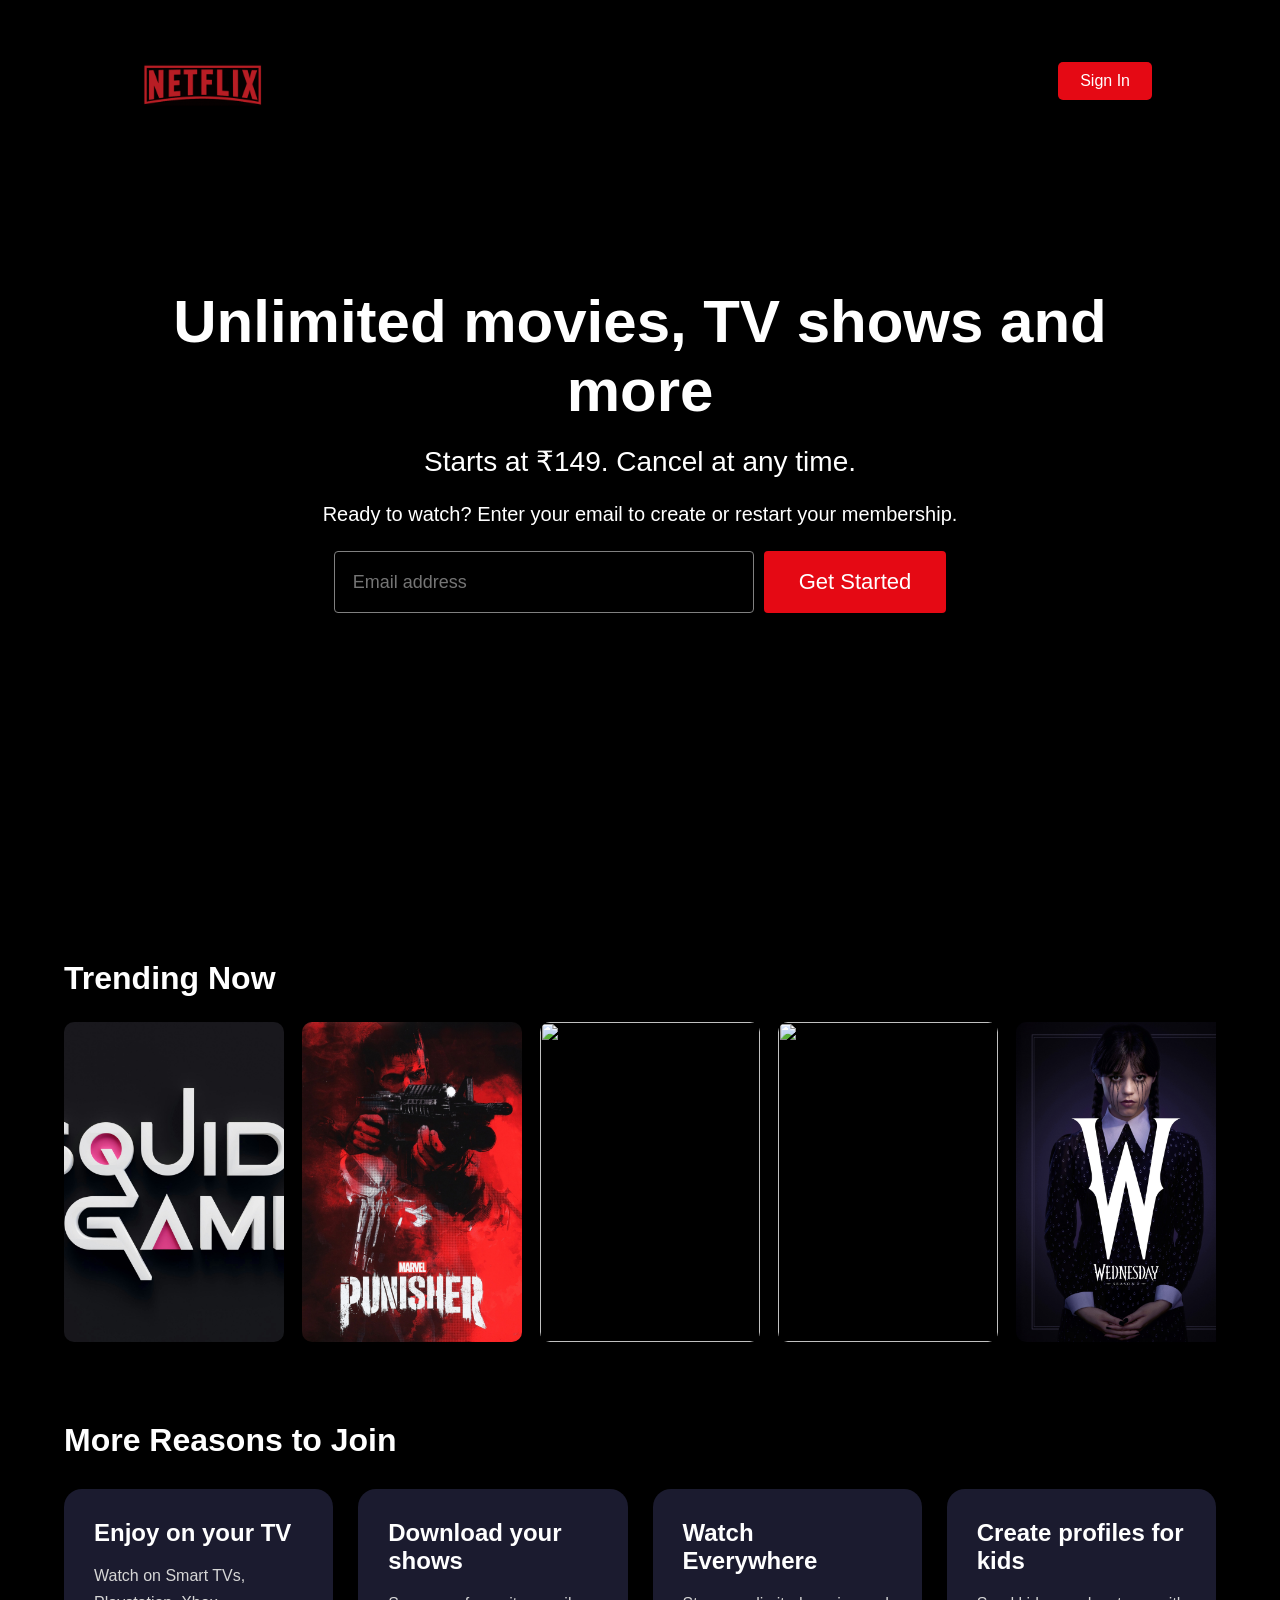
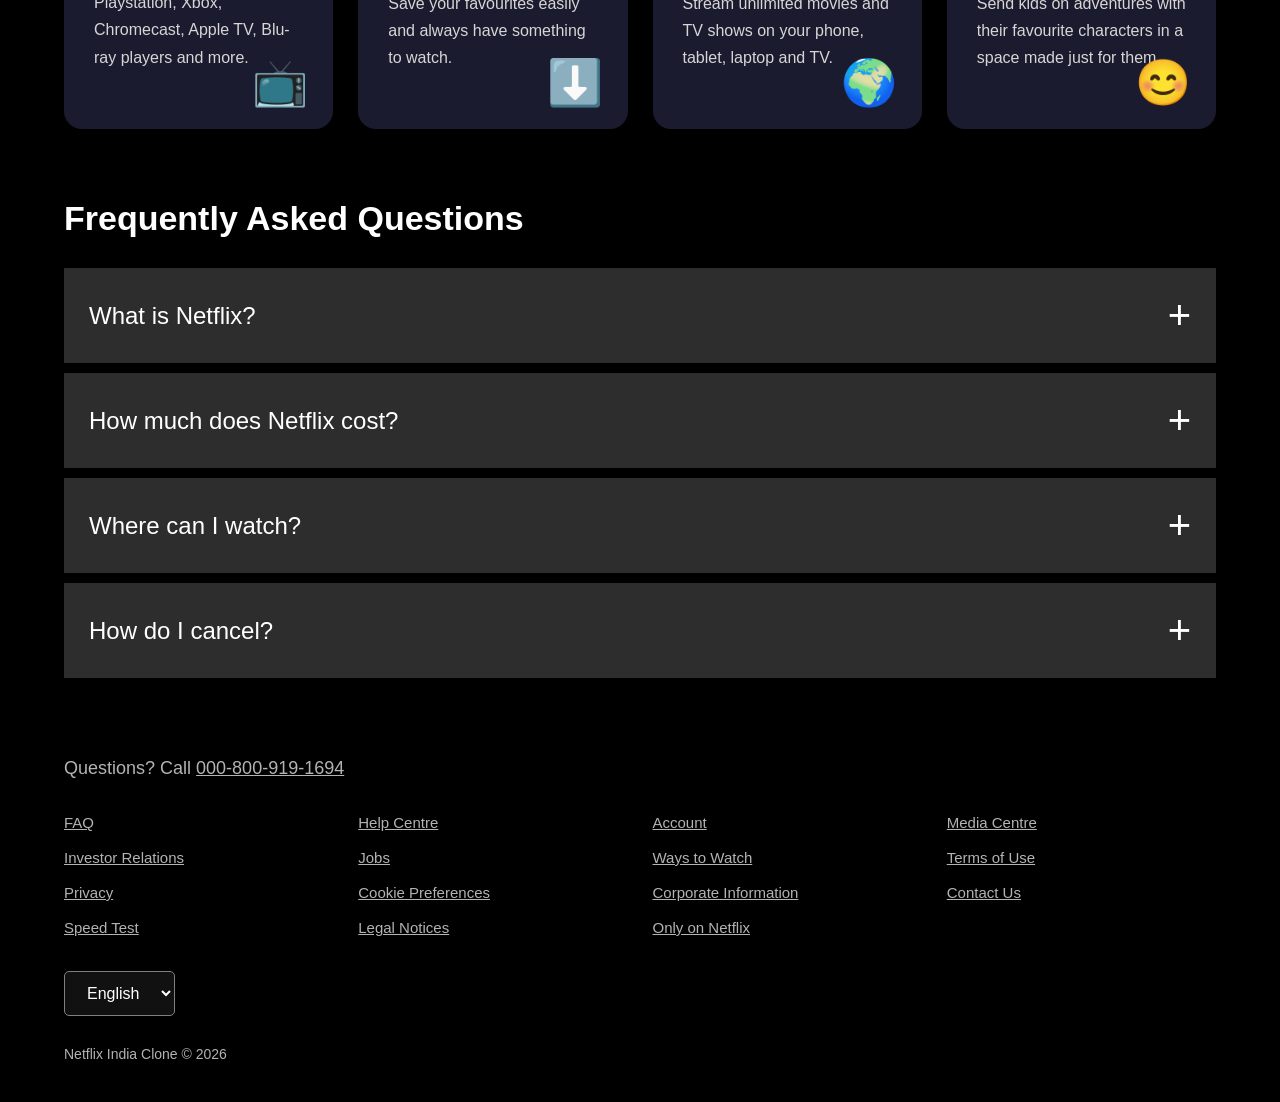
==== index.html @ d3e9b9b8 "Move project to repository root" ====
<!DOCTYPE html>
<html lang="en">
<head>
    <meta charset="UTF-8">
    <meta name="viewport" content="width=device-width, initial-scale=1.0">
    <title>Netflix Clone</title>

    <link rel="stylesheet" href="css/style.css">
</head>
<body>

    <!-- Hero Section -->
    <section class="hero">

        <!-- Navbar -->
        <nav class="navbar">

            <img src="images/logo.png" class="logo" alt="Netflix Logo">

            <button class="signin-btn" onclick="window.location.href='login.html'">
              Sign In
    </button>
        </nav>

        <!-- Overlay -->
        <div class="overlay"></div>

        <!-- Hero Content -->
        <div class="hero-content">

    <h1>Unlimited movies, TV shows and more</h1>

    <h3>Starts at ₹149. Cancel at any time.</h3>

    <p>Ready to watch? Enter your email to create or restart your membership.</p>

    <div class="email-box">

        <input
            type="email"
            id="emailInput"
            placeholder="Email address">

        <button id="getStartedBtn" type="button">
            Get Started 
        </button>

    </div> <!-- email-box ends -->

</div> <!-- hero-content ends -->

</section>
    <!-- Trending Section -->

<section class="trending">

    <h2>Trending Now</h2>

    <div class="movie-row">

        <div class="movie-card">
            <img src="images/movie1.jpg" alt="">
        </div>

        <div class="movie-card">
            <img src="images/movie2.jpg" alt="">
        </div>

        <div class="movie-card">
            <img src="images/movie3.jpg" alt="">
        </div>

        <div class="movie-card">
            <img src="images/movie4.jpg" alt="">
        </div>

        <div class="movie-card">
            <img src="images/movie5.jpg" alt="">
        </div>

        <div class="movie-card">
            <img src="images/movie6.jpg" alt="">
        </div>

    </div>

</section>

<!-- Reasons Section -->

<section class="reasons">

    <h2>More Reasons to Join</h2>

    <div class="reason-container">

        <div class="reason-card">
            <h3>Enjoy on your TV</h3>
            <p>
                Watch on Smart TVs, Playstation, Xbox,
                Chromecast, Apple TV, Blu-ray players and more.
            </p>
            <span>📺</span>
        </div>

        <div class="reason-card">
            <h3>Download your shows</h3>
            <p>
                Save your favourites easily and always
                have something to watch.
            </p>
            <span>⬇️</span>
        </div>

        <div class="reason-card">
            <h3>Watch Everywhere</h3>
            <p>
                Stream unlimited movies and TV shows
                on your phone, tablet, laptop and TV.
            </p>
            <span>🌍</span>
        </div>

        <div class="reason-card">
            <h3>Create profiles for kids</h3>
            <p>
                Send kids on adventures with their
                favourite characters in a space made just for them.
            </p>
            <span>😊</span>
        </div>

    </div>

</section>

<!-- FAQ Section -->

<section class="faq">

    <h2>Frequently Asked Questions</h2>

    <div class="faq-box">

        <div class="question">
            <span>What is Netflix?</span>
            <span class="icon">+</span>
        </div>

        <div class="answer">
            Netflix is a streaming service that offers movies,
            TV shows, documentaries and more.
        </div>

    </div>

    <div class="faq-box">

        <div class="question">
            <span>How much does Netflix cost?</span>
            <span class="icon">+</span>
        </div>

        <div class="answer">
            Watch Netflix on your smartphone, tablet,
            Smart TV, laptop or streaming device.
        </div>

    </div>

    <div class="faq-box">

        <div class="question">
            <span>Where can I watch?</span>
            <span class="icon">+</span>
        </div>

        <div class="answer">
            Watch anywhere, anytime on unlimited devices.
        </div>

    </div>

    <div class="faq-box">

        <div class="question">
            <span>How do I cancel?</span>
            <span class="icon">+</span>
        </div>

        <div class="answer">
            Cancel online anytime with no cancellation fees.
        </div>

    </div>

</section>

<!-- Footer -->

<footer class="footer">

    <p class="contact">
        Questions? Call <a href="#">000-800-919-1694</a>
    </p>

    <div class="footer-links">

        <div class="column">
            <a href="#">FAQ</a>
            <a href="#">Investor Relations</a>
            <a href="#">Privacy</a>
            <a href="#">Speed Test</a>
        </div>

        <div class="column">
            <a href="#">Help Centre</a>
            <a href="#">Jobs</a>
            <a href="#">Cookie Preferences</a>
            <a href="#">Legal Notices</a>
        </div>

        <div class="column">
            <a href="#">Account</a>
            <a href="#">Ways to Watch</a>
            <a href="#">Corporate Information</a>
            <a href="#">Only on Netflix</a>
        </div>

        <div class="column">
            <a href="#">Media Centre</a>
            <a href="#">Terms of Use</a>
            <a href="#">Contact Us</a>
        </div>

    </div>

    <div class="language">

        <select>

            <option>English</option>
            <option>हिन्दी</option>

        </select>

    </div>

    <p class="copyright">
        Netflix India Clone © 2026
    </p>

</footer>

<script src="js/script.js"></script>
</body>
</html>
---- css/style.css ----
*{
    margin:0;
    padding:0;
    box-sizing:border-box;
    font-family:Arial, Helvetica, sans-serif;
}

body{
    background:#000;
    color:white;
}

.hero{
    width:100%;
    height:100vh;
    background:
    linear-gradient(rgba(0,0,0,.75),rgba(0,0,0,.75)),
    url("../images/hero.jpg");

    background-size:cover;
    background-position:center;
    position:relative;
}

.navbar{

    width:80%;
    margin:auto;

    display:flex;

    justify-content:space-between;

    align-items:center;

    padding:25px 0;
}

.logo{

    width:150px;
}

.signin-btn{

    background:#e50914;

    color:white;

    border:none;

    padding:10px 22px;

    border-radius:5px;

    cursor:pointer;

    font-size:16px;

    transition:.3s;
}

.signin-btn:hover{

    background:#c11119;
}

.hero-content{

    position:absolute;

    top:50%;

    left:50%;

    transform:translate(-50%,-50%);

    text-align:center;

    width:80%;
}

.hero-content h1{

    font-size:60px;

    font-weight:bold;
}

.hero-content h3{

    margin-top:20px;

    font-size:28px;

    font-weight:500;
}

.hero-content p{

    margin:25px 0;

    font-size:20px;
}

.email-box{

    display:flex;

    justify-content:center;

    gap:10px;

    flex-wrap:wrap;
}

.email-box input{

    width:420px;

    padding:18px;

    border:1px solid gray;

    border-radius:4px;

    background:rgba(0,0,0,.6);

    color:white;

    font-size:18px;
}

.email-box button{

    background:#e50914;

    color:white;

    border:none;

    padding:18px 35px;

    font-size:22px;

    border-radius:4px;

    cursor:pointer;

    transition:.3s;
}

.email-box button:hover{

    background:#c11119;
}
/* Trending Section */

.trending{

    width:90%;

    margin:60px auto;
}

.trending h2{

    font-size:32px;

    margin-bottom:25px;
}

.movie-row{

    display:flex;

    gap:18px;

    overflow-x:auto;

    scroll-behavior:smooth;

    padding-bottom:10px;
}

.movie-row::-webkit-scrollbar{

    display:none;
}

.movie-card{

    min-width:220px;

    height:320px;

    border-radius:10px;

    overflow:hidden;

    transition:.4s;

    cursor:pointer;
}

.movie-card img{

    width:100%;

    height:100%;

    object-fit:cover;
}

.movie-card:hover{

    transform:scale(1.08);

    box-shadow:0 0 20px rgba(255,255,255,.4);
}
/* Reasons Section */

.reasons{

    width:90%;

    margin:70px auto;
}

.reasons h2{

    font-size:32px;

    margin-bottom:30px;
}

.reason-container{

    display:grid;

    grid-template-columns:repeat(auto-fit,minmax(250px,1fr));

    gap:25px;
}

.reason-card{

    background:#1b1b2f;

    padding:30px;

    border-radius:18px;

    position:relative;

    min-height:240px;

    transition:.4s;

    overflow:hidden;
}

.reason-card:hover{

    transform:translateY(-10px);

    background:#242447;

    box-shadow:0 15px 40px rgba(255,255,255,.15);
}

.reason-card h3{

    font-size:24px;

    margin-bottom:15px;
}

.reason-card p{

    color:#d6d6d6;

    line-height:1.7;

    font-size:16px;
}

.reason-card span{

    position:absolute;

    right:25px;

    bottom:20px;

    font-size:45px;
}
/* FAQ */

.faq{

    width:90%;

    margin:70px auto;
}

.faq h2{

    font-size:34px;

    margin-bottom:30px;
}

.faq-box{

    margin-bottom:10px;
}

.question{

    background:#2d2d2d;

    padding:25px;

    display:flex;

    justify-content:space-between;

    align-items:center;

    cursor:pointer;

    font-size:24px;

    transition:.3s;
}

.question:hover{

    background:#414141;
}

.icon{

    font-size:40px;

    transition:.3s;
}

.answer{

    background:#2d2d2d;

    max-height:0;

    overflow:hidden;

    transition:max-height .4s ease;

    padding:0 25px;

    font-size:20px;

    line-height:1.6;
}

.answer.show{

    max-height:250px;

    padding:25px;
}

.icon.rotate{

    transform:rotate(45deg);
}
/* ===========================
        FOOTER
=========================== */

.footer{

    width:90%;

    margin:80px auto 40px;

    color:#b3b3b3;
}

.contact{

    margin-bottom:35px;

    font-size:18px;
}

.contact a{

    color:#b3b3b3;
}

.footer-links{

    display:grid;

    grid-template-columns:repeat(4,1fr);

    gap:25px;

    margin-bottom:35px;
}

.column{

    display:flex;

    flex-direction:column;

    gap:18px;
}

.column a{

    color:#b3b3b3;

    text-decoration:underline;

    font-size:15px;

    transition:.3s;
}

.column a:hover{

    color:white;
}

.language select{

    background:#111;

    color:white;

    border:1px solid gray;

    padding:12px 18px;

    border-radius:5px;

    font-size:16px;
}

.copyright{

    margin-top:30px;

    font-size:14px;
}
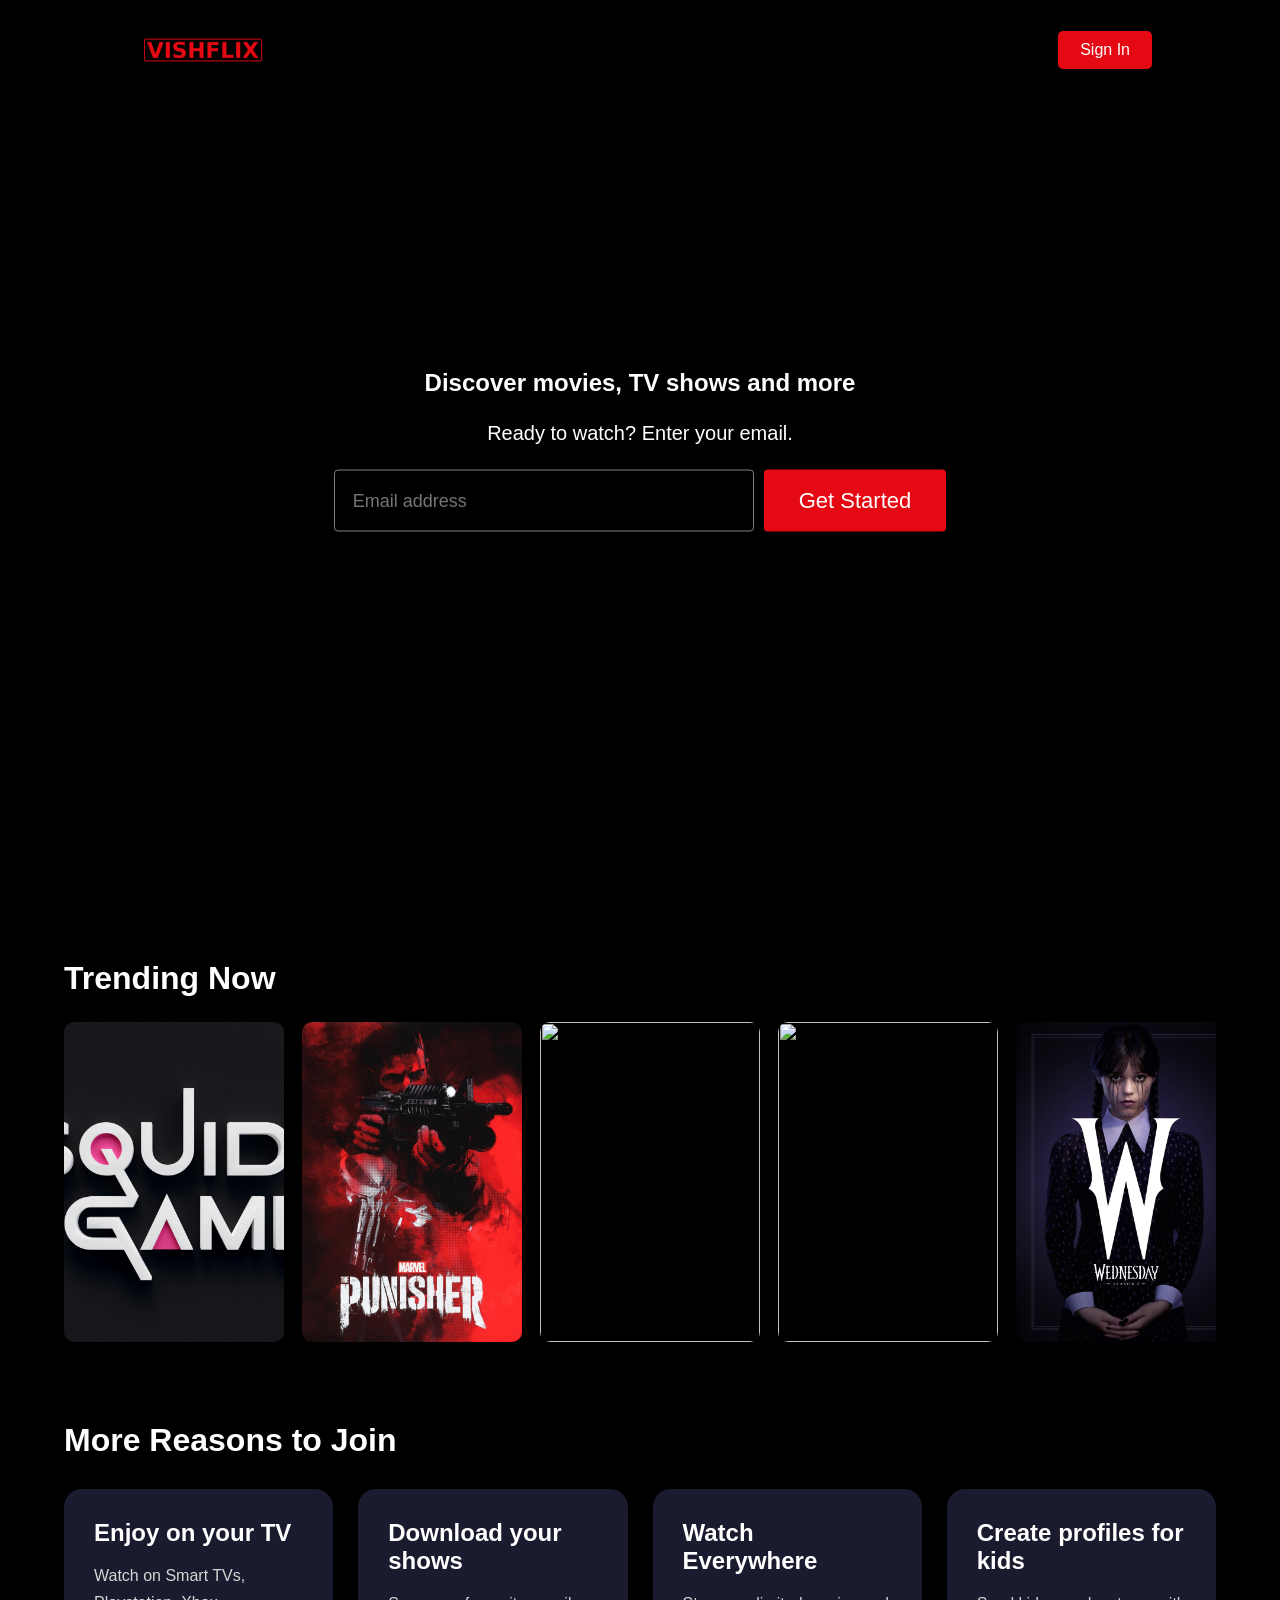
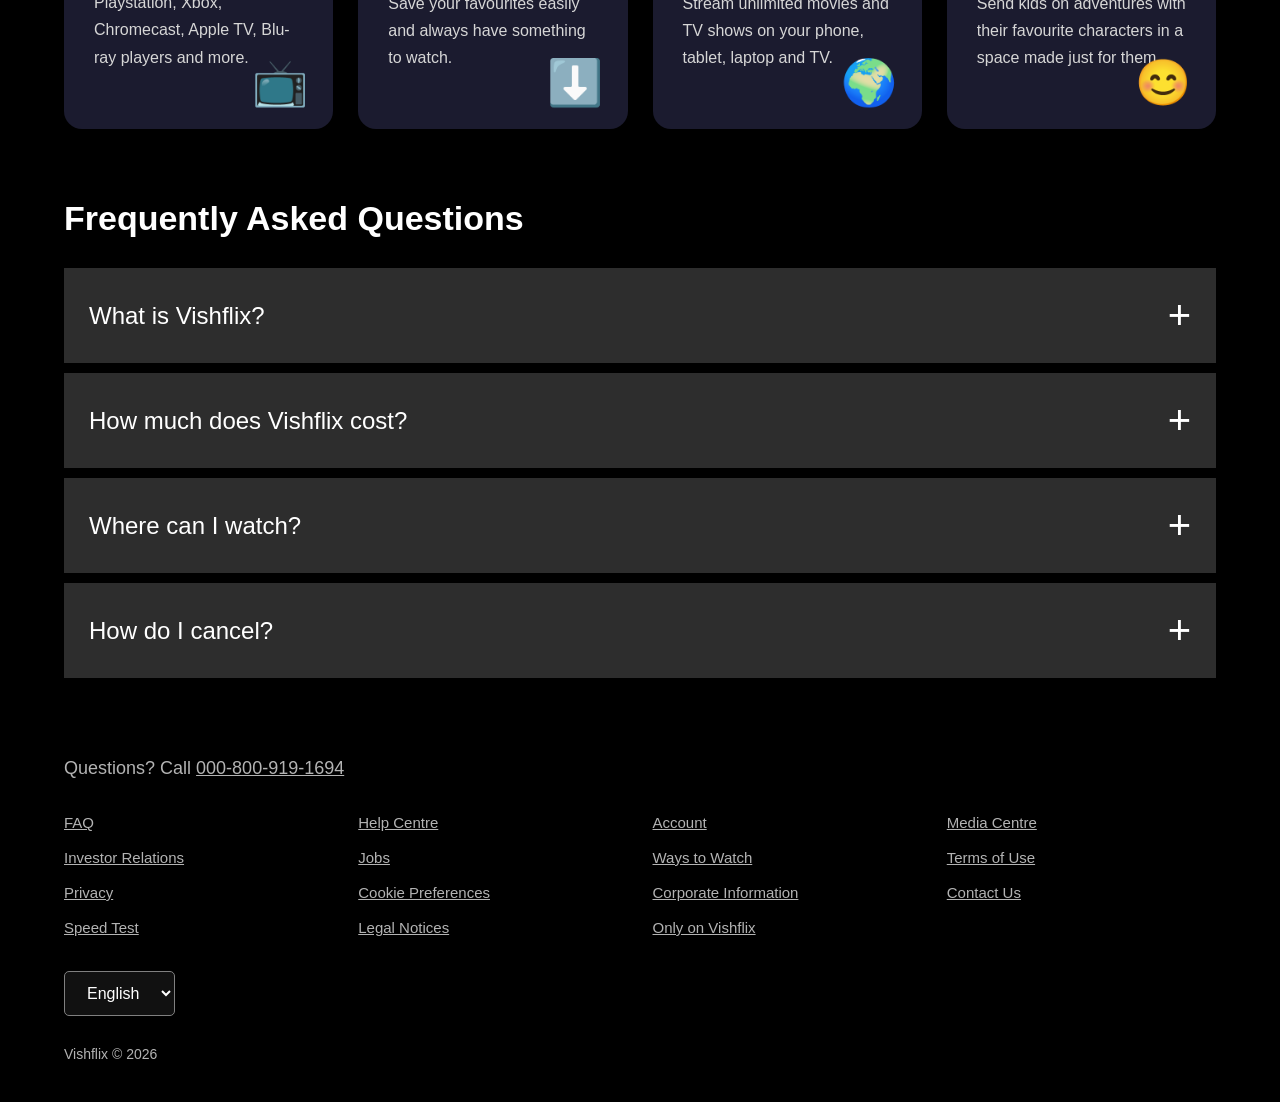
==== commit bfe6ddcb: "Update landing page and hero image" ====
--- a/index.html
+++ b/index.html
@@ -3,7 +3,7 @@
 <head>
     <meta charset="UTF-8">
     <meta name="viewport" content="width=device-width, initial-scale=1.0">
-    <title>Netflix Clone</title>
+    <title>Vishflix</title>
 
     <link rel="stylesheet" href="css/style.css">
 </head>
@@ -15,7 +15,7 @@
         <!-- Navbar -->
         <nav class="navbar">
 
-            <img src="images/logo.png" class="logo" alt="Netflix Logo">
+            <img src="images/logo.png" class="logo" alt="Vishflix Logo">
 
             <button class="signin-btn" onclick="window.location.href='login.html'">
               Sign In
@@ -28,11 +28,11 @@
         <!-- Hero Content -->
         <div class="hero-content">
 
-    <h1>Unlimited movies, TV shows and more</h1>
-
-    <h3>Starts at ₹149. Cancel at any time.</h3>
-
-    <p>Ready to watch? Enter your email to create or restart your membership.</p>
+    <h2>Discover movies, TV shows and more</h2>
+
+   
+
+    <p>Ready to watch? Enter your email.</p>
 
     <div class="email-box">
 
@@ -143,12 +143,12 @@
     <div class="faq-box">
 
         <div class="question">
-            <span>What is Netflix?</span>
-            <span class="icon">+</span>
-        </div>
-
-        <div class="answer">
-            Netflix is a streaming service that offers movies,
+            <span>What is Vishflix?</span>
+            <span class="icon">+</span>
+        </div>
+
+        <div class="answer">
+            Vishflix is a streaming service that offers movies,
             TV shows, documentaries and more.
         </div>
 
@@ -157,12 +157,12 @@
     <div class="faq-box">
 
         <div class="question">
-            <span>How much does Netflix cost?</span>
-            <span class="icon">+</span>
-        </div>
-
-        <div class="answer">
-            Watch Netflix on your smartphone, tablet,
+            <span>How much does Vishflix cost?</span>
+            <span class="icon">+</span>
+        </div>
+
+        <div class="answer">
+            Watch Vishflix on your smartphone, tablet,
             Smart TV, laptop or streaming device.
         </div>
 
@@ -224,7 +224,7 @@
             <a href="#">Account</a>
             <a href="#">Ways to Watch</a>
             <a href="#">Corporate Information</a>
-            <a href="#">Only on Netflix</a>
+            <a href="#">Only on Vishflix</a>
         </div>
 
         <div class="column">
@@ -247,7 +247,7 @@
     </div>
 
     <p class="copyright">
-        Netflix India Clone © 2026
+        Vishflix © 2026
     </p>
 
 </footer>
